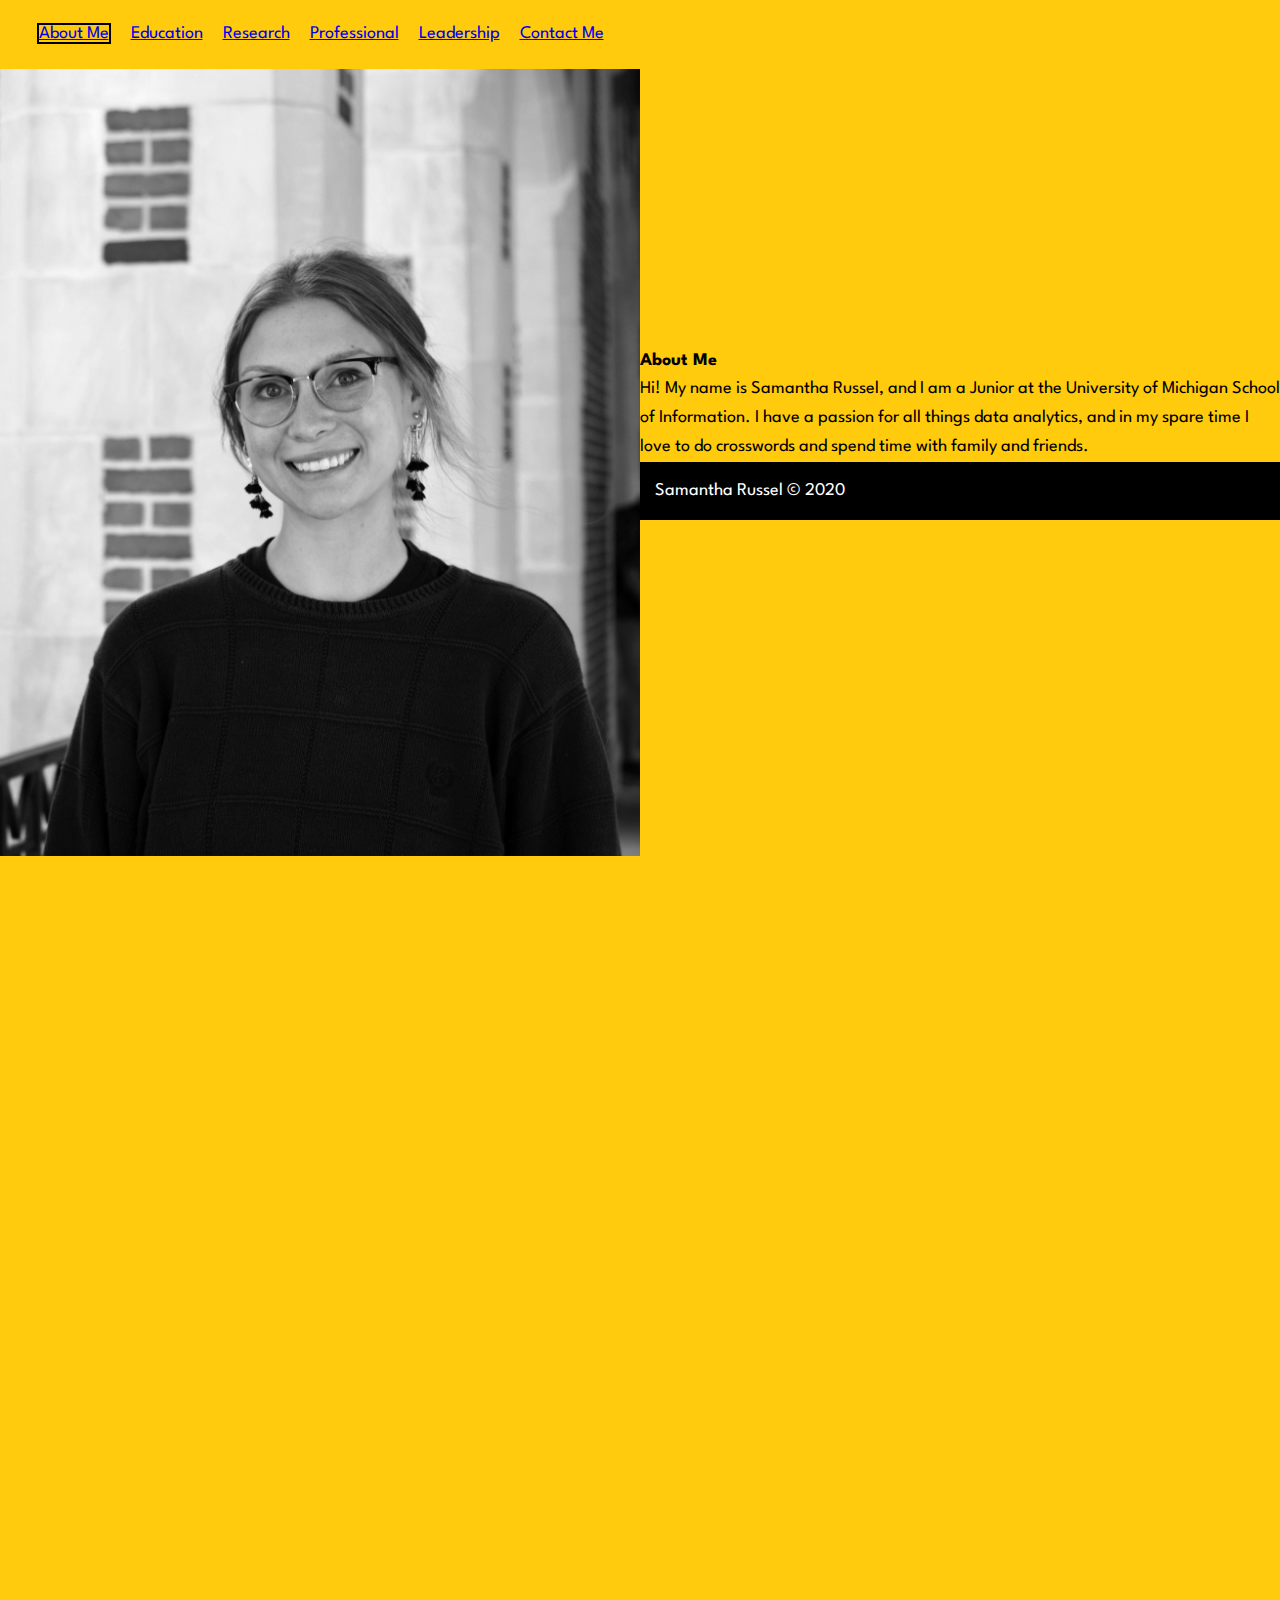
==== index.html @ 5c08b223 "contact form" ====
<!DOCTYPE html>
<html lang="en">
<head>
    <meta charset="UTF-8">
    <meta name="viewport" content="width=device-width, initial-scale=1.0">
    <link rel="stylesheet" href="css/html5reset.css">
    <link rel="stylesheet" href="css/style.css">
    <title>Samantha Russel</title>
    <link rel="shortcut icon" type="image/png" href="images/piggy-removebg.png"/>
    <link href="https://fonts.googleapis.com/css?family=Spartan&display=swap" rel="stylesheet">

    <script type="text/javascript">
        function drop() {
            document.getElementById("menu").classList.toggle("show");
            }

            // Close the dropdown menu if the user clicks outside of it
            window.onclick = function(event) {
            if (!event.target.matches('.menuButton')) {
                var dropdowns = document.getElementsByClassName("dropdown-content");
                var i;
                for (i = 0; i < dropdowns.length; i++) {
                var openDropdown = dropdowns[i];
                if (openDropdown.classList.contains('show')) {
                    openDropdown.classList.remove('show');
                }
                }
            }
            }
    </script>
</head>
<body>
    
    <a class = "skip" href="#skip">Skip to Main Content</a>
    <div class="container">	

    <header>
    <nav class="dropdown">
        <button onclick="drop()" class="menuButton" title="menu"></button>
        <div id="menu" class="dropdown-content">
          <a class = "current" href="index.html">About Me</a>
          <a href="education.html">Education</a>
          <a href="research.html">Research</a>
          <a href="professional.html">Professional</a>
          <a href="leadership.html">Leadership</a>
          <a href="contact.html">Contact Me</a>
        </div>
    </nav>
    <nav class='bar'>
        <ul>
            <li><a class = "current" href="index.html">About Me</a></li>
            <li><a href="education.html">Education</a></li>
            <li><a href="research.html">Research</a></li>
            <li><a href="professional.html">Professional</a></li>
            <li><a href="leadership.html">Leadership</a></li>
            <li><a href="contact.html">Contact Me</a></li>
        </ul>
    </nav>

    
        <h1>Samantha Russel</h1>
    
    <div id="headshot">
        <img src="images/headshot.jpg" alt = "Black and white headshot of young woman wearing glasses">
    </div>

</header>

<main id = 'skip'>
    <div id='bio' >
        <h1>About Me</h1>
        <p>Hi! My name is Samantha Russel, and I am a Junior at the University of Michigan School of Information. 
            I have a passion for all things data analytics, and in my spare time I love to do crosswords and 
            spend time with family and friends.
        </p>
    </div>


<footer>
    <p>Samantha Russel &copy; 2020</p>
</footer>

</div>
</main>
    </body>

</html>
---- css/style.css ----
.bar{
  display: none;
}

a.skip {
  background: white;
  left: 0;
  padding: 6px;
  -webkit-transition: top 1s ease-out;
  transition: top 1s ease-out;
  z-index: 20;
  position: absolute;
  margin: -1000000px;
}
a.skip:focus{
  margin: 0px;
}

.container{
    display: grid;
    grid-template-columns: 1fr;
    grid-template-rows: 4fr 2fr 0.5fr;
    overflow: hidden;
  
  }
  .educontainer{
    display: grid;
    grid-template-columns: 1fr;
    grid-template-rows: .5fr 2fr 0.5fr;
    overflow: hidden;
  }

  .contactcontainer{
    display: grid;
    grid-template-columns: 1fr;
    grid-template-rows: 1fr 4fr 6fr 2fr .5fr;
    overflow: hidden;
  
  }

   header{
    grid-column: 1/span 1;
    grid-row: 1/span 1;
  }

  header h1{
    display: none;
  }

  #bio h1{
    animation: fadein 5s 1;
  }

  @keyframes fadein {
    from {opacity: 0%;}
    to {opacity: 100%;}
  }

  @media (prefers-reduced-motion: reduce) {
    .#bio h1 {
      animation: none;
    }
  }

  #library, #research, #professional {
    grid-column: 1/span 1;
    grid-row: 1/span 1;

  }


  #headshot img, #library img, #research img, #professional img,  #leadership img {
    object-fit: cover;
    max-width: 100%;
    height: auto;
    filter: grayscale(100%);
    margin: 0px;
  }



  body{
    background-color: #ffcb0c;
    font-size: 18px;
    margin: 0px;
    padding: 0px;
    font-family: "Spartan";
    line-height: 1.6;
  }

  #bio{
    grid-row: 2/span 1;
  }

  #eduinfo{
    text-align: center;
    margin-top: 20px;
  }
  #eduinfo, #researchinfo, #professonalinfo, #leadershipinfo{
    grid-row: 3/span 1;
  }
  #researchinfo p, #professionalinfo p, #leadershipinfo p{
    text-align: left;
    margin-top: 2px;
    font-size: 15px;
  }

  ul {
    text-align: left;
  }

  footer{
    background-color: black;
    color: white;
    grid-row: 3/span 1;
  }

  footer p{
    text-align: left;
    margin: auto;
    padding: 15px;
  }
  #edufooter{
    grid-row: 5/span 1;
    margin-top: 15px;
    bottom: 0%;
  }

  #form{
    grid-row: 4/span 1;
  }
  fieldset{
    border-radius: 10px;
 }
 legend{
    text-align: center;
    font-variant-caps: small-caps; 
 }
 fieldset div{
    border: 2px solid black;
    margin: 2%;
    padding: 1%;
    border-radius: 5px;
 }
 
 input:focus{
    background-color: lightgray;
    border: 2px solid black;
 }
 
 .contact{
    display: grid;
 
    grid-template-columns: auto 1fr;
    grid-row-gap: 5px;
 
 }
  /* Navigation menu */
  /* sources: 
  */
  .menuButton,  .contactMenuButton{
    background-image: url("../images/yellow-menu.png");
    object-fit: cover;
    width: 100px;
    height: 70px;
    background-size: 100% 100%;
    color: white;
    padding: 16px;
    font-size: 16px;
    border: none;

  }  
  .contactMenuButton{
    border: 5px solid black;
  }
 .menuButton:focus {
    border: 5px solid black;
  }
  .dropdown {
    display: inline-block;
    top: 0;
    left: 0;
    z-index: 10;
    position: absolute;
  }
  .dropdown-content {
    display: none;
    position: absolute;
    background-color: white;
    min-width: 160px;
    box-shadow: 0px 8px 16px 0px black;
    z-index: 1;
  }

  /* Links inside the dropdown */
.dropdown-content a {
  color: black;
  padding: 12px 16px;
  text-decoration: none;
  display: block;
}

.dropdown-content a:hover {
  background-color: #ddd
}

.show {
  display:block;
}

.dropdown .current {
  border: 2px solid black;
}

/* gallery animation
sources: https://www.w3schools.com/cssref/css3_pr_animation-keyframes.asp,
http://css3.bradshawenterprises.com/cfimg/ */

@keyframes galleryFade {
  0% {
    opacity:1;
  }
  17% {
    opacity:1;
  }
  25% {
    opacity:0;
  }
  92% {
    opacity:0;
  }
  100% {
    opacity:1;
  }
}

#gallery img:nth-of-type(1) {
  animation-delay: 6s;
}
#gallery img:nth-of-type(2) {
  animation-delay: 4s;
}
#gallery img:nth-of-type(3) {
  animation-delay: 2s;
}

#gallery {
  grid-row: 3/span 1;
  grid-column: 1/span 1;
}

#gallery img{
  /* max-width: 80%;
  max-height: 80%; */

  filter: grayscale(100%);
  margin: 0 auto;
  position:absolute;
  left: 10%;

  max-height: 60%; 
  max-width: 80%;

  animation-name: galleryFade;
  animation-timing-function: ease-in-out;
  animation-iteration-count: infinite;
  animation-duration: 8s;
}

/* Flipcard
Sources: https://www.w3schools.com/howto/howto_css_flip_card.asp 
https://3dtransforms.desandro.com/card-flip*/
  
#contactinfo{
  margin-top: 10px;
  text-align: center;
  margin-bottom: 25px;
  grid-row: 2/span 1;
  grid-column: 1/span 1;
}
#contactinfo h1{
  font-size: 80px;
  font-family: "Cabin Sketch", cursive;
  text-rendering: optimizeLegibility;

}
h1.retroshadow {
  letter-spacing: .05em;
  text-shadow: 
    4px 4px 0px #d5d5d5, 
    7px 7px 0px rgba(0, 0, 0, 0.2);
}

.flipCard {
  grid-row: 2/span 1;
  grid-column: 1/span 1;
  background-color: transparent;
  width: 1fr;
  height: 1fr;
  perspective: 1000px; /* Remove this if you don't want the 3D effect */
}

.flipInner {
  position: relative;
  width: 100%;
  height: 100%;
  text-align: center;
  transition: transform 0.8s;
  transform-style: preserve-3d;
}

.flipCard:hover .flipInner, .flipCard:focus .flipInner {
  transform: rotateY(180deg);
}

.flipFront, .flipBack {
  position: absolute;
  width: 100%;
  height: 100%;
  -webkit-backface-visibility: hidden; /* Safari */
  backface-visibility: hidden;
}

.flipFront {
  background-color: #bbb;
  color: black;
}

.flipBack {
  background-color: dodgerblue;
  color: white;
  transform: rotateY(180deg);
}






@media all and (min-width: 700px){
    .container, .contactcontainer{
        grid-template-columns: 1fr 1fr;
        grid-template-rows: .25fr 4fr 1fr;
        overflow: hidden;
        align-items: center;
      
    }
    /* .contactcontainer{
      grid-template-columns: 1fr;
      grid-template-rows: 2fr 2fr 0.5fr;
      overflow: hidden;
    
    } */
    .bar{
      display: grid;
      grid-column: 1/span 2;
    }

    .bar ul{
      display: flex;
      padding: 10px
    }

    .bar li{
      margin: 10px;
    }

    .bar .current {
      border: 2px solid black;
    }

    #headshot, #contactinfo{
        grid-column: 1/span 1;
        grid-row: 2/span 1;  
    }
    #bio, #gallery{
      grid-column: 2/span 1;
      grid-row: 2/span 1;
    }
    #gallery img{
      right: 0;
      left: 100;
      top: 5;
      max-height: 60%; 
      max-width: 80%;
    }
    p {
      margin: auto
    }
    footer{
      grid-column: 1/span 2;
      grid-row: 3/span 1;
      background-size: 100% 100%;
    }
    .dropdown {
      display: none;
    }


@media all and (min-width: 1000px){
  .container{
      
  }
  #headshot{

  }
  .bar ul{
    flex-direction: row;
    flex-wrap: wrap;
    justify-content: center;
  }
}
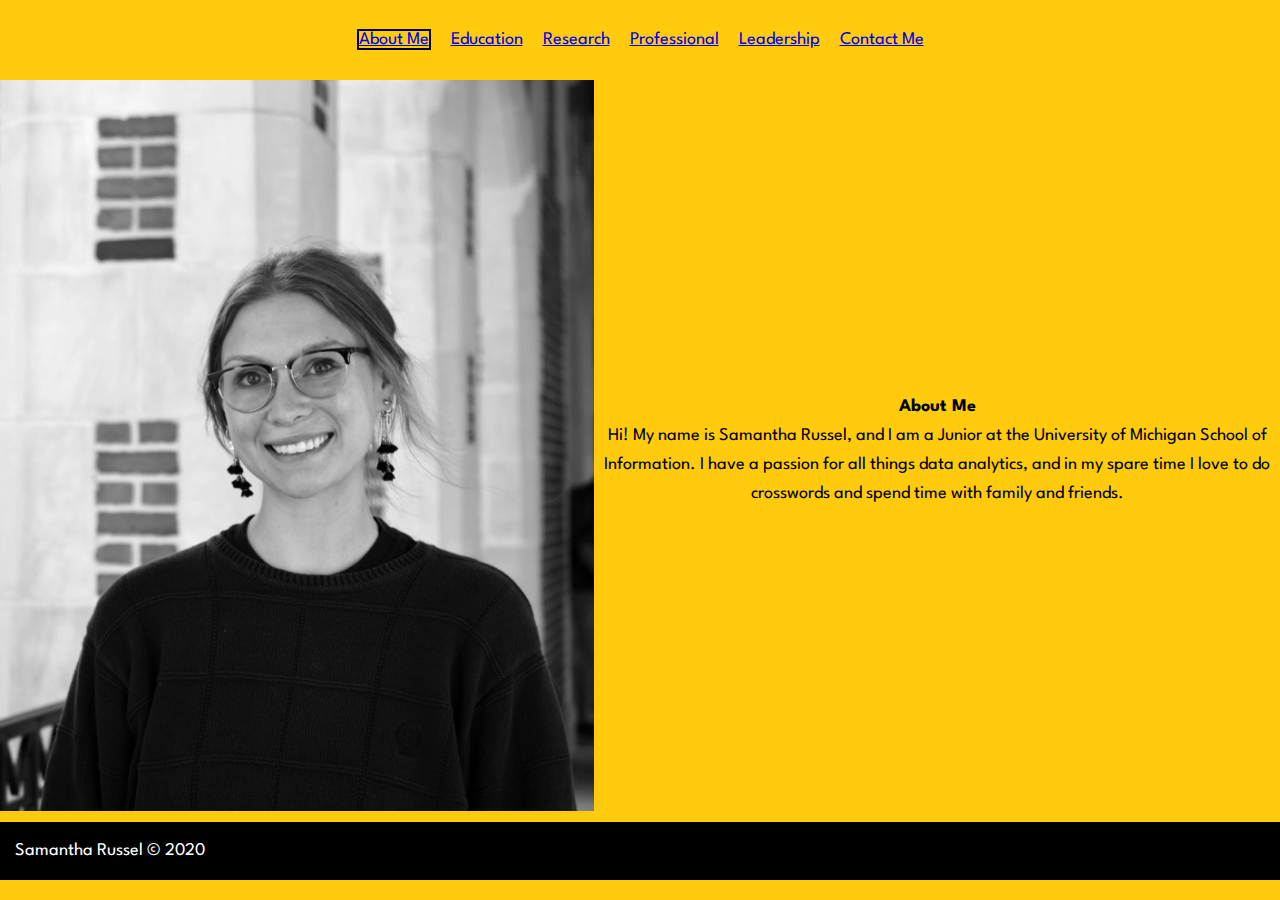
==== commit bb7ef2c1: "updated gallery to have 9 images" ====
--- a/index.html
+++ b/index.html
@@ -66,7 +66,12 @@
 
 </header>
 
-<main id = 'skip'>
+<main class = "imain" id = 'skip'>
+
+    <div class="bgLargeScreen">
+        <img src="images/headshot.jpg" alt = "Black and white headshot of young woman wearing glasses">
+    </div>
+
     <div id='bio' >
         <h1>About Me</h1>
         <p>Hi! My name is Samantha Russel, and I am a Junior at the University of Michigan School of Information. 
--- a/css/style.css
+++ b/css/style.css
@@ -41,6 +41,9 @@
    header{
     grid-column: 1/span 1;
     grid-row: 1/span 1;
+  }
+  .bgLargeScreen {
+    display: none;
   }
 
   header h1{
@@ -220,28 +223,48 @@
   0% {
     opacity:1;
   }
-  17% {
+  5% {
     opacity:1;
   }
-  25% {
+  10% {
     opacity:0;
   }
-  92% {
+  95% {
     opacity:0;
   }
   100% {
     opacity:1;
   }
 }
-
 #gallery img:nth-of-type(1) {
+  animation-delay: 18s;
+}
+#gallery img:nth-of-type(2) {
+  animation-delay: 16s;
+}
+#gallery img:nth-of-type(3) {
+  animation-delay: 14s;
+}
+#gallery img:nth-of-type(4) {
+  animation-delay: 12s;
+}
+#gallery img:nth-of-type(5) {
+  animation-delay: 10s;
+}
+#gallery img:nth-of-type(6) {
+  animation-delay: 8s;
+}
+#gallery img:nth-of-type(7) {
   animation-delay: 6s;
 }
-#gallery img:nth-of-type(2) {
+#gallery img:nth-of-type(8) {
   animation-delay: 4s;
 }
-#gallery img:nth-of-type(3) {
+#gallery img:nth-of-type(9) {
   animation-delay: 2s;
+}
+#gallery img:nth-of-type(10) {
+  animation-delay: 0s;
 }
 
 #gallery {
@@ -264,7 +287,7 @@
   animation-name: galleryFade;
   animation-timing-function: ease-in-out;
   animation-iteration-count: infinite;
-  animation-duration: 8s;
+  animation-duration: 18s;
 }
 
 /* Flipcard
@@ -297,7 +320,7 @@
   background-color: transparent;
   width: 1fr;
   height: 1fr;
-  perspective: 1000px; /* Remove this if you don't want the 3D effect */
+  perspective: 1000px; 
 }
 
 .flipInner {
@@ -338,22 +361,33 @@
 
 
 @media all and (min-width: 700px){
-    .container, .contactcontainer{
+    .container{
         grid-template-columns: 1fr 1fr;
-        grid-template-rows: .25fr 4fr 1fr;
+        grid-template-rows: 0.5fr 4fr 1fr;
         overflow: hidden;
         align-items: center;
-      
-    }
-    /* .contactcontainer{
-      grid-template-columns: 1fr;
-      grid-template-rows: 2fr 2fr 0.5fr;
+    }
+    .educontainer{
+      grid-template-columns: 1fr 1fr;
+      grid-template-rows: 2fr 1fr 0.25fr;
       overflow: hidden;
+      align-items: center;
+  }
+    .contactcontainer{
+      grid-template-columns: 1fr 1fr;
+      grid-template-rows: .1fr 1fr 1fr 1fr;
+      overflow: hidden;
+      align-items: center;
     
-    } */
+    }
+    header{
+      grid-column: 1/span 2;
+      grid-row: 1/span 1;
+    }
     .bar{
-      display: grid;
+      display: block;
       grid-column: 1/span 2;
+      grid-row: 1/span 1;
     }
 
     .bar ul{
@@ -368,14 +402,32 @@
     .bar .current {
       border: 2px solid black;
     }
-
-    #headshot, #contactinfo{
-        grid-column: 1/span 1;
+    #headshot {
+      display: none;
+    }
+    #contactinfo{
+        grid-column: 2/span 1;
         grid-row: 2/span 1;  
     }
-    #bio, #gallery{
+    #bio, #eduinfo, #researchinfo{
       grid-column: 2/span 1;
       grid-row: 2/span 1;
+      text-align: center;
+    }
+    #eduinfo, #researchinfo, #professionalinfo, #leadershipinfo{
+      display: flex;
+      align-items: center;
+      justify-content: center;
+    }
+    #eduinfo ul{
+      display: table;
+      margin-right: auto;
+      margin-left: auto;
+    }
+    #gallery{
+      grid-column: 2/span 1;
+      grid-row: 2/span 1;
+      grid-column-end: -1;
     }
     #gallery img{
       right: 0;
@@ -395,7 +447,29 @@
     .dropdown {
       display: none;
     }
-
+    .bgLargeScreen {
+      display: block;
+      grid-row: 2/span 1;
+      grid-column: 1/span 1;
+    }
+    .bgLargeScreen img{
+      object-fit: cover;
+      max-width: 100%;
+      height: auto;
+      filter: grayscale(100%);
+      margin: 0px;
+    }
+    main.imain {
+      grid-row: 2/ span 2;
+      grid-column: 1/span 2;
+      display: grid;
+      align-items: center;
+    }
+    main {
+      grid-row: 2/ span 2;
+      grid-column: 1/span 2;
+      
+    }
 
 @media all and (min-width: 1000px){
   .container{
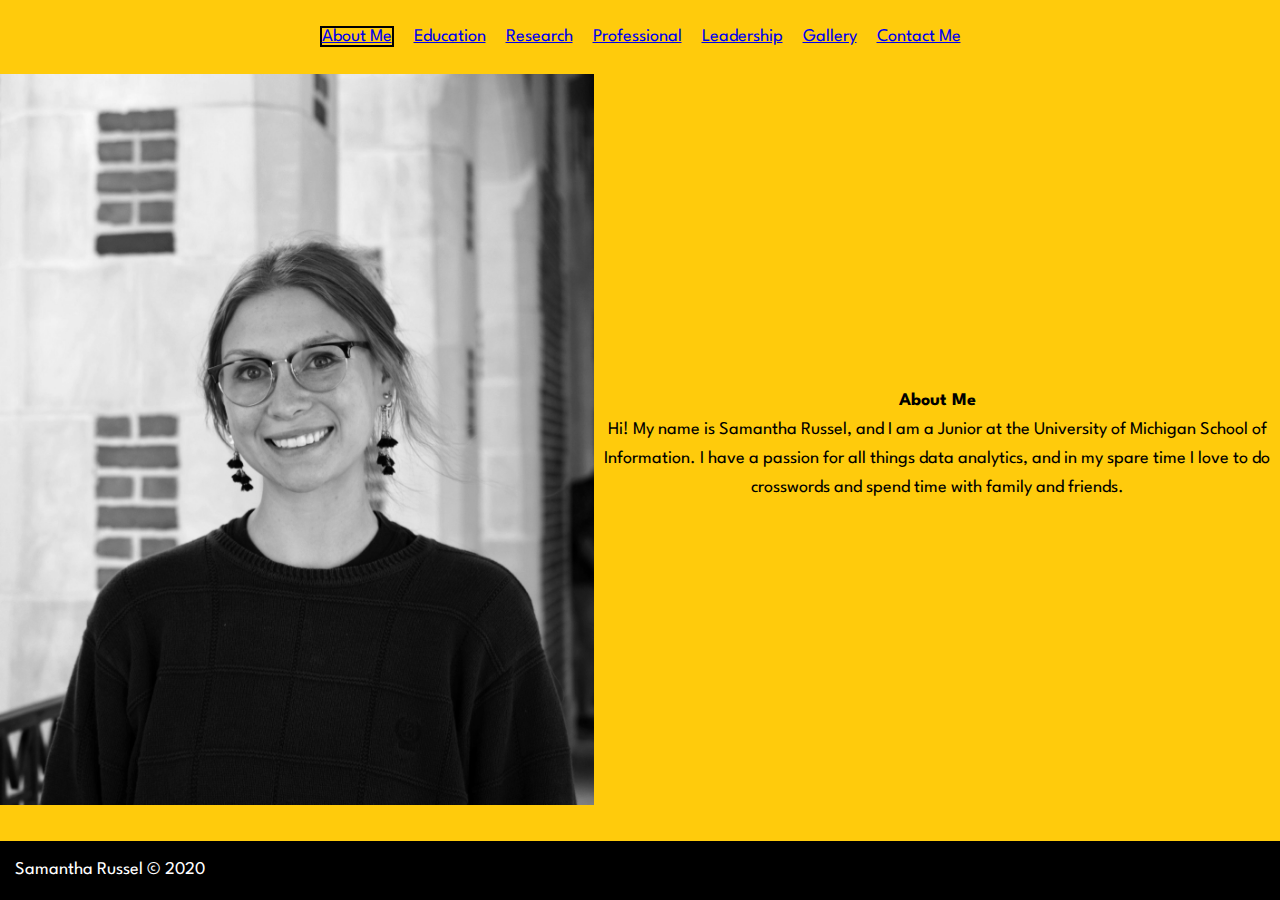
==== commit 70c3736d: "updated gallery to have 9 images" ====
--- a/index.html
+++ b/index.html
@@ -43,6 +43,7 @@
           <a href="research.html">Research</a>
           <a href="professional.html">Professional</a>
           <a href="leadership.html">Leadership</a>
+          <a href="gallery.html">Gallery</a>
           <a href="contact.html">Contact Me</a>
         </div>
     </nav>
@@ -53,6 +54,7 @@
             <li><a href="research.html">Research</a></li>
             <li><a href="professional.html">Professional</a></li>
             <li><a href="leadership.html">Leadership</a></li>
+            <li><a href="gallery.html">Gallery</a></li>
             <li><a href="contact.html">Contact Me</a></li>
         </ul>
     </nav>
--- a/css/style.css
+++ b/css/style.css
@@ -130,7 +130,8 @@
   }
 
   #form{
-    grid-row: 4/span 1;
+    position: fixed;
+    bottom: 20px;
   }
   fieldset{
     border-radius: 10px;
@@ -267,9 +268,7 @@
   animation-delay: 0s;
 }
 
-#gallery {
-  grid-row: 3/span 1;
-  grid-column: 1/span 1;
+#gallery{
 }
 
 #gallery img{
@@ -337,7 +336,7 @@
 }
 
 .flipFront, .flipBack {
-  position: absolute;
+  position: fixed;
   width: 100%;
   height: 100%;
   -webkit-backface-visibility: hidden; /* Safari */
@@ -355,7 +354,14 @@
   transform: rotateY(180deg);
 }
 
-
+#gallery {
+
+}
+footer {
+  position: fixed;
+  bottom: 0;
+  width: 100%;
+}
 
 
 
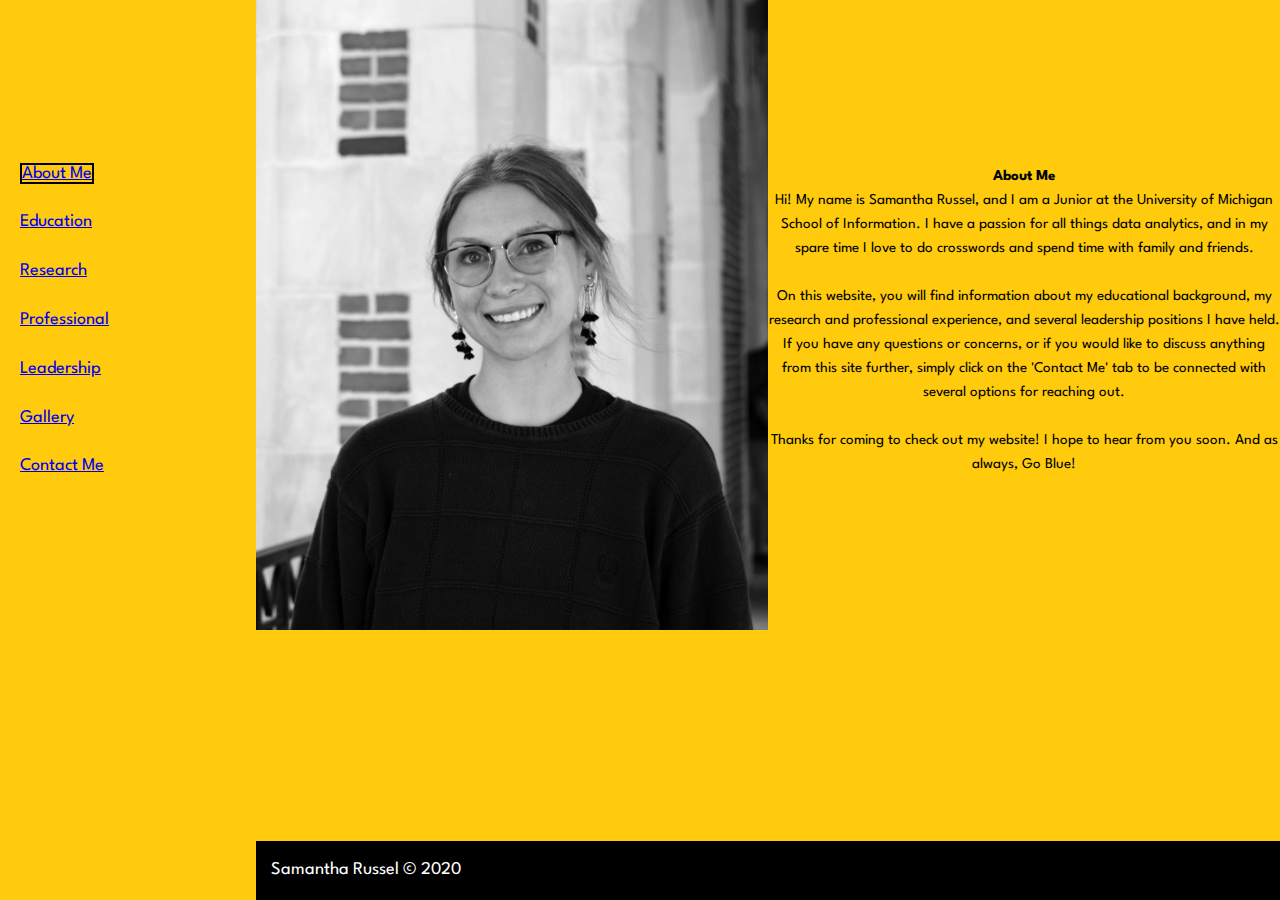
==== commit 2d74fc4e: "large screen index" ====
--- a/index.html
+++ b/index.html
@@ -63,7 +63,7 @@
         <h1>Samantha Russel</h1>
     
     <div id="headshot">
-        <img src="images/headshot.jpg" alt = "Black and white headshot of young woman wearing glasses">
+        <img src="images/headshot.jpg" alt = "Black and white headshot of the young woman author wearing glasses">
     </div>
 
 </header>
@@ -71,7 +71,7 @@
 <main class = "imain" id = 'skip'>
 
     <div class="bgLargeScreen">
-        <img src="images/headshot.jpg" alt = "Black and white headshot of young woman wearing glasses">
+        <img src="images/headshot.jpg" alt = "Black and white headshot of the young woman author wearing glasses">
     </div>
 
     <div id='bio' >
@@ -80,6 +80,14 @@
             I have a passion for all things data analytics, and in my spare time I love to do crosswords and 
             spend time with family and friends.
         </p>
+        <br>
+        <p>On this website, you will find information about my educational background, my research and
+            professional experience, and several leadership positions I have held. If you have any questions
+            or concerns, or if you would like to discuss anything from this site further, simply click on
+            the 'Contact Me' tab to be connected with several options for reaching out.
+        </p>
+        <br>
+        <p>Thanks for coming to check out my website! I hope to hear from you soon. And as always, Go Blue!</p>
     </div>
 
 
--- a/css/style.css
+++ b/css/style.css
@@ -19,7 +19,7 @@
 .container{
     display: grid;
     grid-template-columns: 1fr;
-    grid-template-rows: 4fr 2fr 0.5fr;
+    grid-template-rows: 2fr 2fr 0.5fr;
     overflow: hidden;
   
   }
@@ -31,10 +31,7 @@
   }
 
   .contactcontainer{
-    display: grid;
-    grid-template-columns: 1fr;
-    grid-template-rows: 1fr 4fr 6fr 2fr .5fr;
-    overflow: hidden;
+    margin-top: 150px;
   
   }
 
@@ -42,6 +39,7 @@
     grid-column: 1/span 1;
     grid-row: 1/span 1;
   }
+
   .bgLargeScreen {
     display: none;
   }
@@ -129,10 +127,6 @@
     bottom: 0%;
   }
 
-  #form{
-    position: fixed;
-    bottom: 20px;
-  }
   fieldset{
     border-radius: 10px;
  }
@@ -355,20 +349,28 @@
 }
 
 #gallery {
-
-}
+  margin-top: 50px;
+  margin-bottom: 50px;
+}
+
 footer {
   position: fixed;
   bottom: 0;
   width: 100%;
 }
-
+#galleryHeader{
+  display: block;
+  text-align: center;
+  font-size: 80px;
+  font-family: "Cabin Sketch", cursive;
+  text-rendering: optimizeLegibility;
+}
 
 
 
 @media all and (min-width: 700px){
     .container{
-        grid-template-columns: 1fr 1fr;
+        grid-template-columns: 1fr 1fr 1fr;
         grid-template-rows: 0.5fr 4fr 1fr;
         overflow: hidden;
         align-items: center;
@@ -378,21 +380,17 @@
       grid-template-rows: 2fr 1fr 0.25fr;
       overflow: hidden;
       align-items: center;
-  }
-    .contactcontainer{
-      grid-template-columns: 1fr 1fr;
-      grid-template-rows: .1fr 1fr 1fr 1fr;
-      overflow: hidden;
-      align-items: center;
-    
-    }
+      background-attachment: fixed;
+
+  }
+
     header{
-      grid-column: 1/span 2;
+      grid-column: 1/span 3;
       grid-row: 1/span 1;
     }
     .bar{
       display: block;
-      grid-column: 1/span 2;
+      grid-column: 1/span 3;
       grid-row: 1/span 1;
     }
 
@@ -456,7 +454,6 @@
     .bgLargeScreen {
       display: block;
       grid-row: 2/span 1;
-      grid-column: 1/span 1;
     }
     .bgLargeScreen img{
       object-fit: cover;
@@ -467,10 +464,11 @@
     }
     main.imain {
       grid-row: 2/ span 2;
-      grid-column: 1/span 2;
+      grid-column: 1/span 3;
       display: grid;
       align-items: center;
-    }
+
+    } 
     main {
       grid-row: 2/ span 2;
       grid-column: 1/span 2;
@@ -478,14 +476,32 @@
     }
 
 @media all and (min-width: 1000px){
+  #bio {
+    font-size: 15px;
+    overflow:auto;
+    grid-column: 3/span 1;
+    grid-row: 1/ span 1;
+  }
+  main.imain {
+    grid-row: 1/span 1;
+    grid-column: 2/span 2;
+    grid-template-rows: 1fr;
+  }
   .container{
-      
-  }
-  #headshot{
+    grid-template-columns: 1fr 2fr 2fr;
+    grid-template-rows: 1fr;
+  }
+  .bgLargeScreen{
+    grid-column: 2/span 1;
+    grid-row: 1/ span 1;
+  }
+  header{
+    grid-column: 1/span 1;
+    grid-row: 1/ span 1;
 
   }
   .bar ul{
-    flex-direction: row;
+    flex-direction: column;
     flex-wrap: wrap;
     justify-content: center;
   }
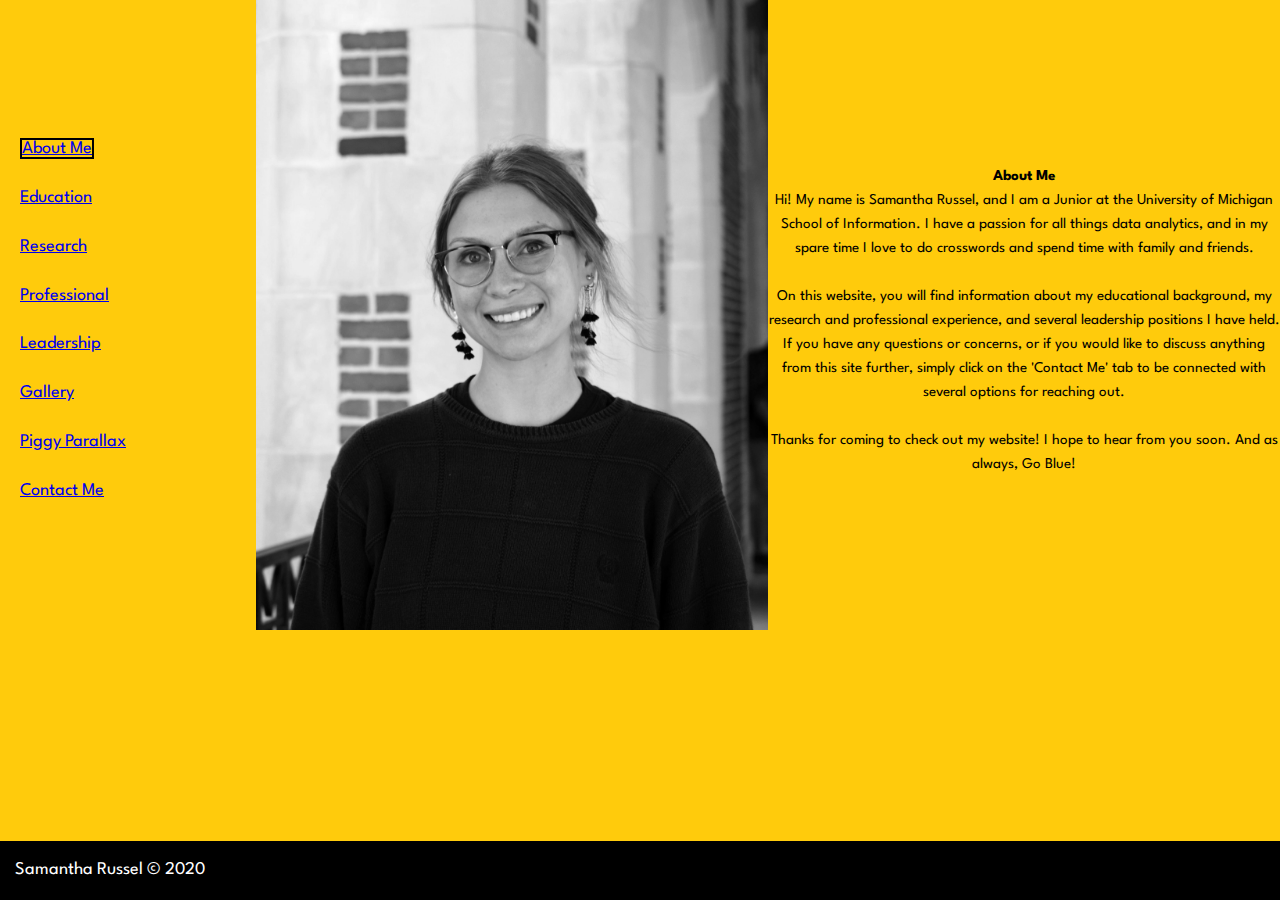
==== commit 53678dd6: "initial finish" ====
--- a/index.html
+++ b/index.html
@@ -44,6 +44,7 @@
           <a href="professional.html">Professional</a>
           <a href="leadership.html">Leadership</a>
           <a href="gallery.html">Gallery</a>
+          <a href="piggy.html">Piggy Parallax</a>
           <a href="contact.html">Contact Me</a>
         </div>
     </nav>
@@ -55,7 +56,8 @@
             <li><a href="professional.html">Professional</a></li>
             <li><a href="leadership.html">Leadership</a></li>
             <li><a href="gallery.html">Gallery</a></li>
-            <li><a href="contact.html">Contact Me</a></li>
+            <li><a href="piggy.html">Piggy Parallax</a></li>
+                <li><a href="contact.html">Contact Me</a></li>
         </ul>
     </nav>
 
@@ -90,14 +92,12 @@
         <p>Thanks for coming to check out my website! I hope to hear from you soon. And as always, Go Blue!</p>
     </div>
 
-
+</main>
 <footer>
     <p>Samantha Russel &copy; 2020</p>
 </footer>
-
 </div>
-</main>
-    </body>
+</body>
 
 </html>
 
--- a/css/style.css
+++ b/css/style.css
@@ -3,15 +3,15 @@
 }
 
 a.skip {
-  background: white;
+  background: black;
+  color: white;
   left: 0;
-  padding: 6px;
-  -webkit-transition: top 1s ease-out;
-  transition: top 1s ease-out;
+  padding: 5px;
   z-index: 20;
   position: absolute;
   margin: -1000000px;
 }
+
 a.skip:focus{
   margin: 0px;
 }
@@ -262,9 +262,6 @@
   animation-delay: 0s;
 }
 
-#gallery{
-}
-
 #gallery img{
   /* max-width: 80%;
   max-height: 80%; */
@@ -281,6 +278,9 @@
   animation-timing-function: ease-in-out;
   animation-iteration-count: infinite;
   animation-duration: 18s;
+
+  margin-bottom: 100px;
+
 }
 
 /* Flipcard
@@ -358,14 +358,26 @@
   bottom: 0;
   width: 100%;
 }
-#galleryHeader{
+#galleryHeader, #piggyHeader{
   display: block;
   text-align: center;
   font-size: 80px;
   font-family: "Cabin Sketch", cursive;
   text-rendering: optimizeLegibility;
-}
-
+  margin-top: 50px;
+}
+/* Parallex effect
+sources: https://www.w3schools.com/howto/tryit.asp?filename=tryhow_css_parallax */
+.parallax {
+  margin-top: 50px;
+  background-image: url("../images/parallax.JPG");
+  min-height: 1000px; 
+  background-attachment: fixed;
+  background-position: center;
+  background-repeat: no-repeat;
+  background-size: cover;
+  /* transform: rotate(90deg); */
+}
 
 
 @media all and (min-width: 700px){
@@ -435,8 +447,6 @@
     }
     #gallery img{
       right: 0;
-      left: 100;
-      top: 5;
       max-height: 60%; 
       max-width: 80%;
     }
@@ -487,6 +497,16 @@
     grid-column: 2/span 2;
     grid-template-rows: 1fr;
   }
+  main {
+    grid-row: 1/ span 1;
+    grid-column: 2/span 1;
+  }
+  #eduinfo {
+    flex-direction: column;
+  }
+  #gallery{
+    margin-bottom: -200px;
+  }
   .container{
     grid-template-columns: 1fr 2fr 2fr;
     grid-template-rows: 1fr;
@@ -505,4 +525,11 @@
     flex-wrap: wrap;
     justify-content: center;
   }
+  #form {
+    margin-bottom: 200px;
+  }
+  header{
+    display: flex;
+    flex-direction: row;
+  }
 }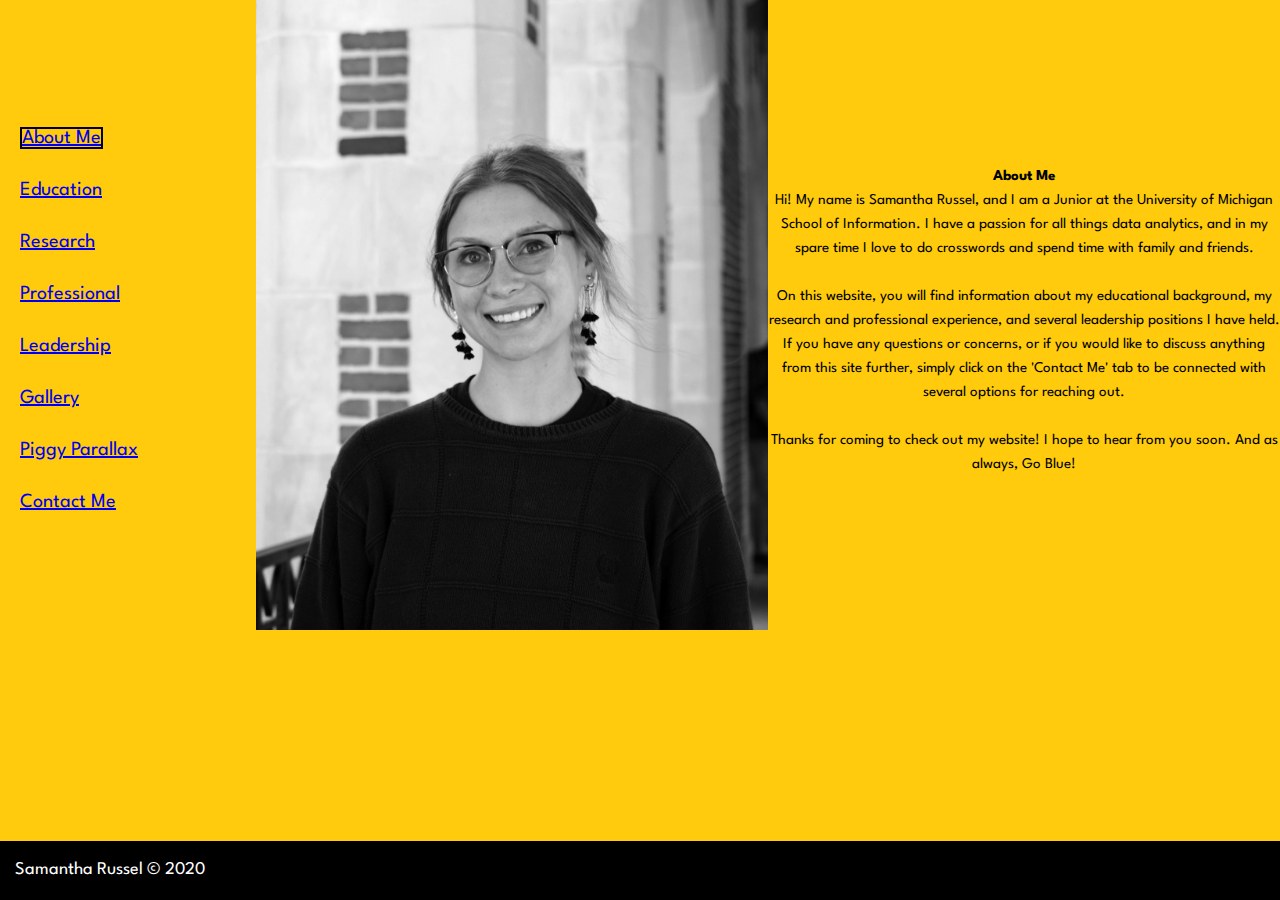
==== commit 7fdfd8b7: "google analytics" ====
--- a/index.html
+++ b/index.html
@@ -1,6 +1,16 @@
 <!DOCTYPE html>
 <html lang="en">
 <head>
+    <!-- Global site tag (gtag.js) - Google Analytics -->
+    <script async src="https://www.googletagmanager.com/gtag/js?id=UA-160615819-1"></script>
+    <script>
+    window.dataLayer = window.dataLayer || [];
+    function gtag(){dataLayer.push(arguments);}
+    gtag('js', new Date());
+
+    gtag('config', 'UA-160615819-1');
+    </script>
+
     <meta charset="UTF-8">
     <meta name="viewport" content="width=device-width, initial-scale=1.0">
     <link rel="stylesheet" href="css/html5reset.css">
--- a/css/style.css
+++ b/css/style.css
@@ -408,11 +408,12 @@
 
     .bar ul{
       display: flex;
-      padding: 10px
+      padding: 10px;
     }
 
     .bar li{
       margin: 10px;
+      font-size: 14px;
     }
 
     .bar .current {
@@ -501,8 +502,12 @@
     grid-row: 1/ span 1;
     grid-column: 2/span 1;
   }
+  .bar li{
+    font-size: 20px;
+  }
   #eduinfo {
     flex-direction: column;
+
   }
   #gallery{
     margin-bottom: -200px;
@@ -518,7 +523,9 @@
   header{
     grid-column: 1/span 1;
     grid-row: 1/ span 1;
-
+  }
+  #library img{
+    margin-top: 100px;
   }
   .bar ul{
     flex-direction: column;
